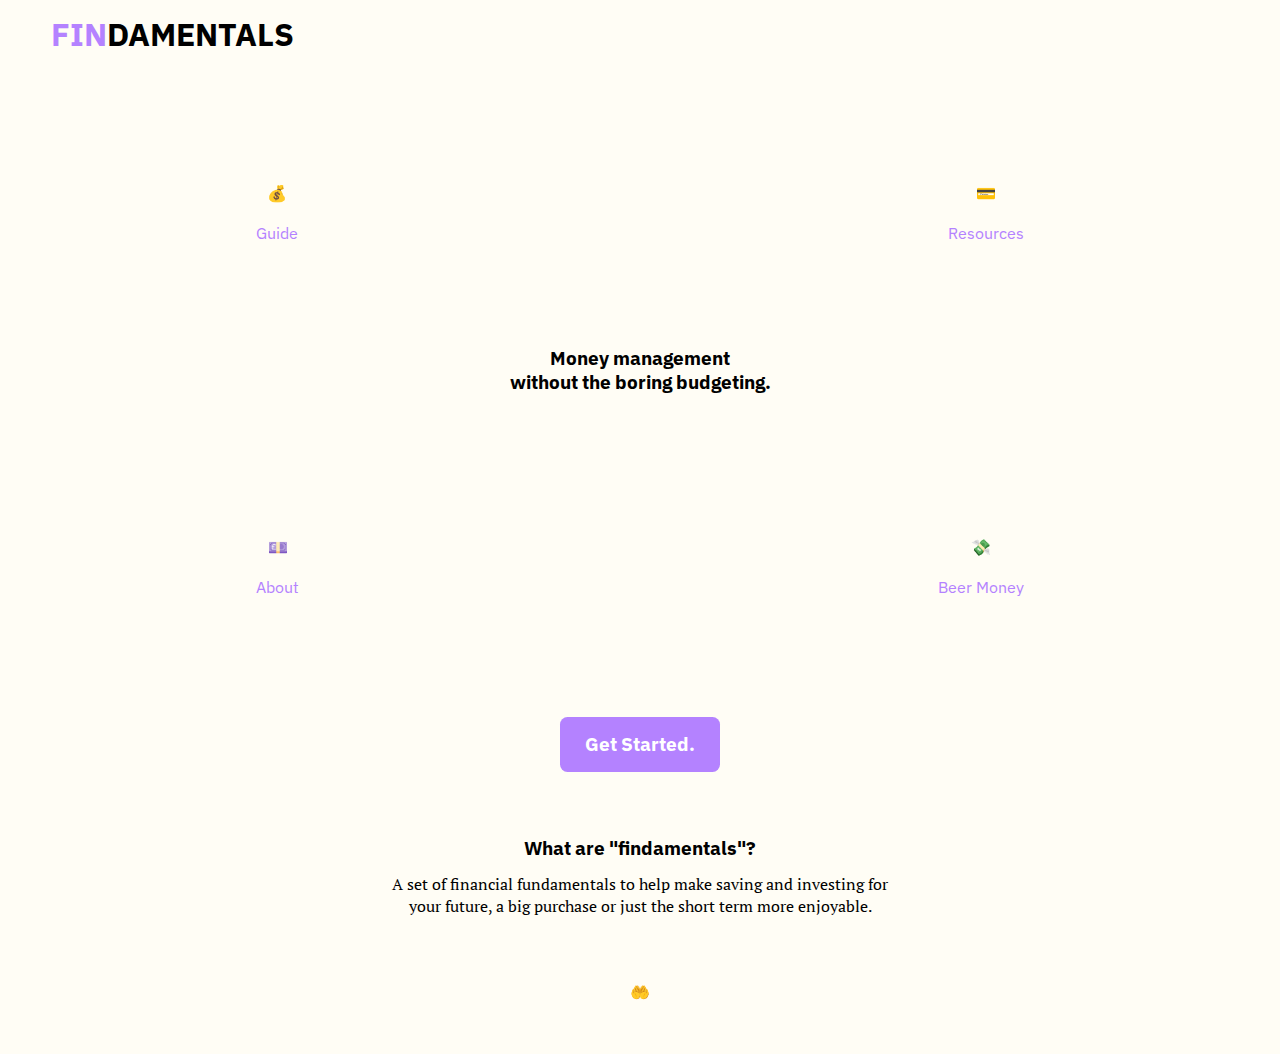
==== index.html @ 8ad278f3 "media query size change for desktop and links for desktop changed" ====
<!DOCTYPE html>
<html lang="en" dir="ltr">
  <head>
    <meta charset="utf-8">
    <title>FINdamentals</title>
    <link rel="stylesheet" href="./resources/css/style.css">
    <link href="https://fonts.googleapis.com/css2?family=IBM+Plex+Sans:wght@400;500;600;700&display=swap" rel="stylesheet">
    <link href="https://fonts.googleapis.com/css2?family=PT+Serif:ital@0;1&display=swap" rel="stylesheet">
    <link rel="stylesheet" href="https://cdnjs.cloudflare.com/ajax/libs/font-awesome/4.7.0/css/font-awesome.min.css">
  </head>
  <body>
    <header>
      <nav class="navmenu">
        <ul class="menu">
          <li><h1><span class='logopurp'>FIN</span>DAMENTALS</h1></li>
          <li class="menubuton"><a href="javascript:void(0);" onclick="showMenu()"><i class="fa fa-bars" id="index-bar"></i></a></li>
        </ul>
      </nav>
    </header>
    <div class="container">
      <div class="splash-one">
          <div class="L-desktop-link-block">
            <a class="desktop-link" href="#">
              <p class="L-emoji">💰</p>
              </br>
              <p>Guide</p>
            </a>
          </div>
          <div class="R-desktop-link-block">
            <a class="desktop-link" href="#">
              <p class="R-emoji">💳</p>
              </br>
              <p>Resources</p>
            </a>
          </div>
        </br>
        </br>
        <h3 class="main-text">Money management</br> without the boring budgeting.</h3>
        </br>
        <div class="L-desktop-link-block">
            <a class="desktop-link" href="#">
              <p class="L-emoji">💷</p>
              </br>
              <p>About</p>
            </a>
        </div>
        <div class="R-desktop-link-block">
            <a class="desktop-link" href="#">
              <p class="R-emoji">💸</p>
              </br>
              <p>Beer Money</p>
            </a>
        </div>
      </div>
      <div class="btn">
        <h3>Get Started.</h3>
      </div>
      <div class="splash-two">
        <h3>What are "findamentals"?</h3>
        <p>A set of financial fundamentals to help make saving and investing for your future, a big purchase or just the short term more enjoyable.</p>
        <p class="C-emoji">🤲</p>
      </div>
    </div>
  </body>
</html>
---- resources/css/style.css ----
*{
  margin: 0;
  padding: 0;
  border: 0;
}

body{
  background-color: #FFFDF5;
  width: 100vw;
  margin: 0, auto;
  font-size: 16px;
  font-family: 'IBM Plex Sans', sans-serif;
}

header{
  margin-left: 4%;
  margin-right: 4%;
  padding-top: 2.5%;
}

.desktop-link{
  visibility: hidden;
  display: none;
}

.menu{
  display: flex;
  align-items: center;
  justify-content: space-between;
  flex-direction: row;
  list-style: none;
}

.logopurp{
  color: #B482FF;
}

.fa-bars{
  color: #B482ff;
}
.fa.fa-bars{
  font-size: 1.5rem;
}


.L-desktop-link-block{
  float: left;
}
.R-desktop-link-block{
  float:right;
}

.main-text{
  padding: 3%;
}

.container{
  display: flex;
  align-items: center;
  justify-content: flex-start;
  flex-direction: column;
  padding-top: 7.5%;
  text-align: center;
}

.splash-one{
  text-align: center;
  padding-top: 25%;
}

.btn{
  background-color: #B482ff;
  color: #FFF;
  width: 160px;
  border-radius: 7.5px;
  text-align: center;
  height: 40px;
  padding-top: 15px;
  margin-top: 15%;
}
.btn:hover{
  cursor: pointer;
  box-shadow:inset 0 -0.7em 0 -0.4em rgba(0,0,0,0.17);
  color:#FFFDF5;
}

.splash-two{
  text-align: center;
  width: 60%;
  padding-top: 25%;
}
.splash-two p{
  font-family: 'PT Serif', serif;
  font-size: 16px;
  padding-top: 5%;
  padding-bottom: 20%;
}

@media (min-width: 320px) {
  header{
    padding-top: 1%;
  }
  .desktop-link{
    display: inline-block;
    visibility: visible;
  }
  .container{
    padding-top: 5%;
    text-align: center;
  }
  .splash-one{
    padding-top: 5%;
    width: 60%;
    text-align: center;
  }
  .btn{
    margin-top: 120px;
  }
  .splash-two{
    padding-top: 5%;
    width: 40%;
  }
  .splash-two p{
    padding-top: 2.5%;
    padding-bottom: 10%;
  }
  li i{
    visibility: hidden;
    display: none;
  }
  .main-text{
    margin: 100px;
  }
  a{
    text-decoration: none;
    color: #B482FF;
  }
  a:hover{
    font-weight: bold;
  }
}
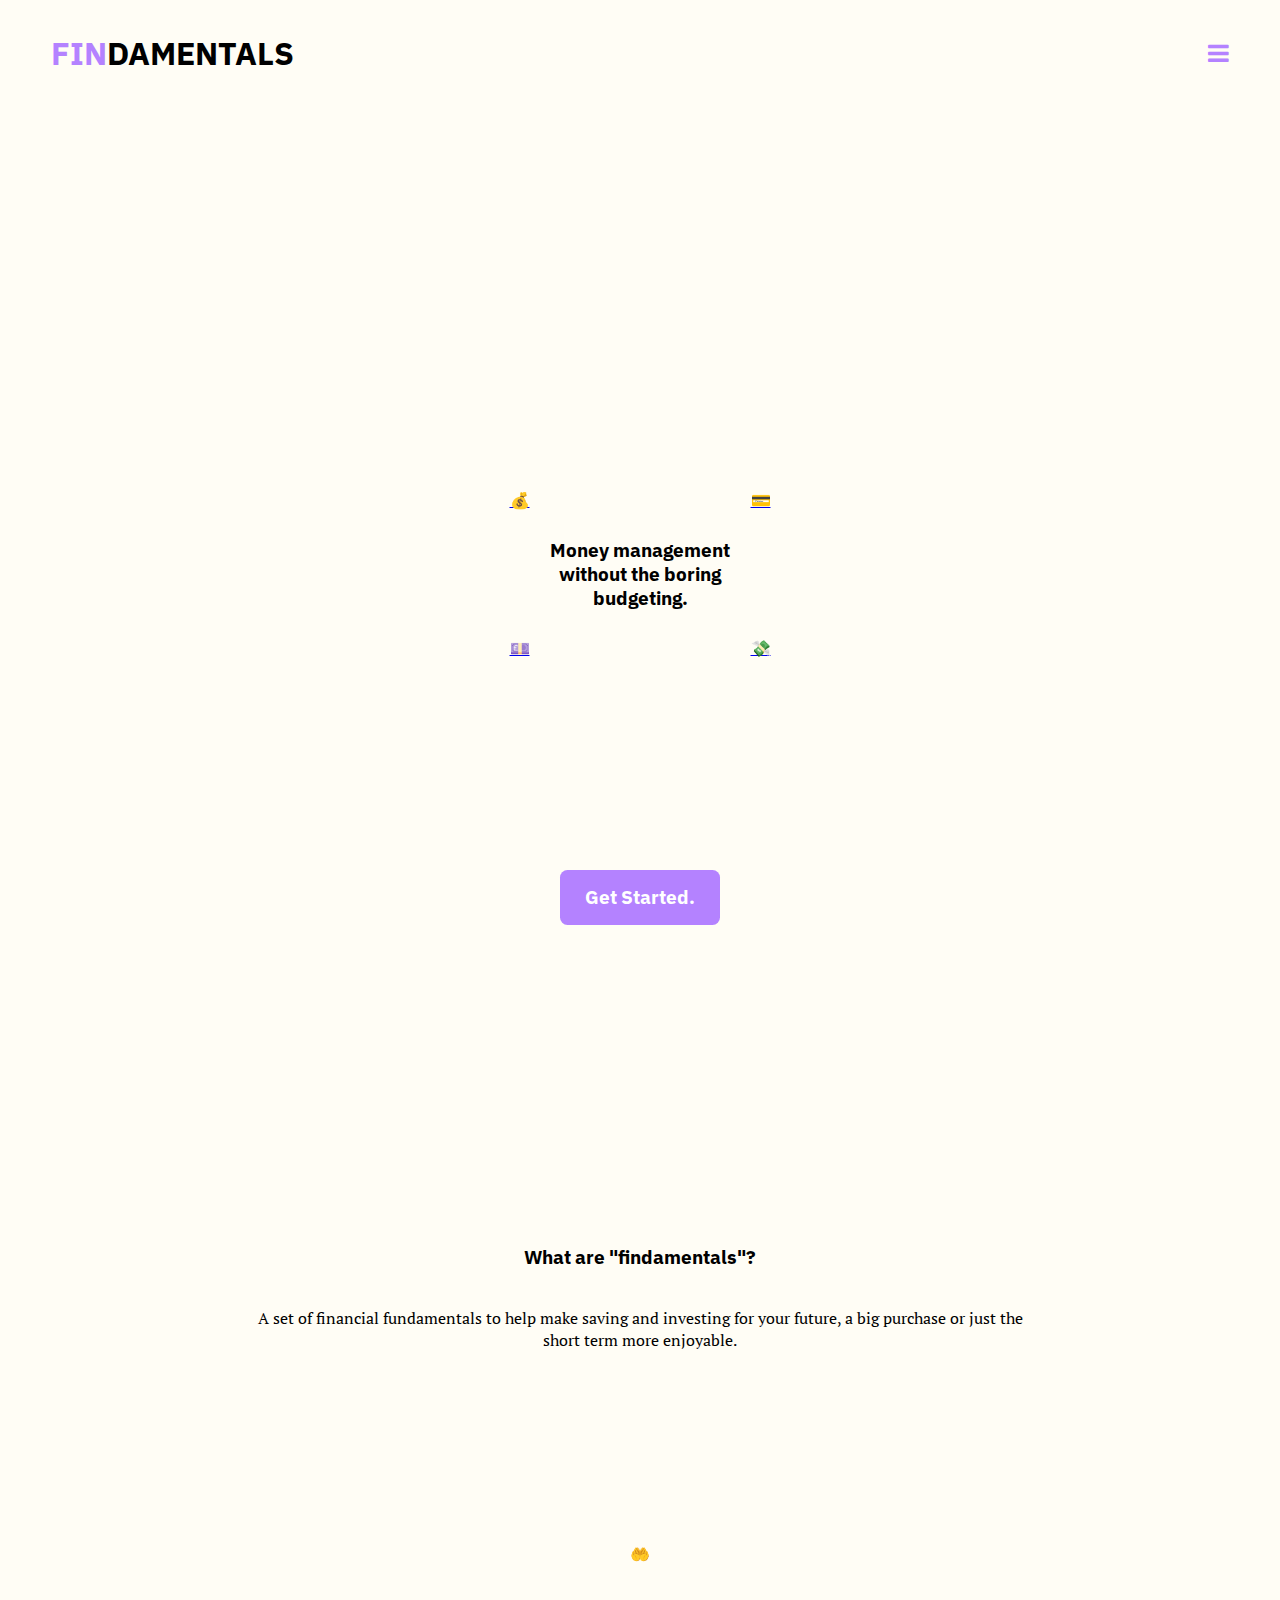
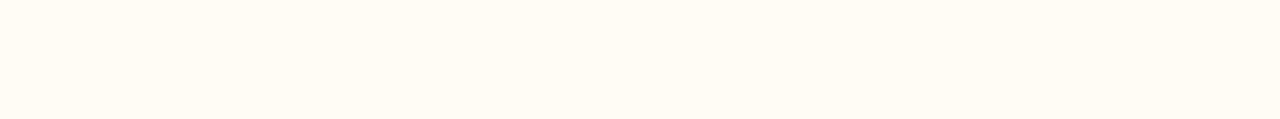
==== commit daca09c1: "fixed emojis hiding in mobile" ====
--- a/index.html
+++ b/index.html
@@ -20,17 +20,17 @@
     <div class="container">
       <div class="splash-one">
           <div class="L-desktop-link-block">
-            <a class="desktop-link" href="#">
+            <a href="#">
               <p class="L-emoji">💰</p>
               </br>
-              <p>Guide</p>
+              <p class="desktop-link">Guide</p>
             </a>
           </div>
           <div class="R-desktop-link-block">
-            <a class="desktop-link" href="#">
+            <a href="#">
               <p class="R-emoji">💳</p>
               </br>
-              <p>Resources</p>
+              <p class="desktop-link">Resources</p>
             </a>
           </div>
         </br>
@@ -38,17 +38,17 @@
         <h3 class="main-text">Money management</br> without the boring budgeting.</h3>
         </br>
         <div class="L-desktop-link-block">
-            <a class="desktop-link" href="#">
+            <a href="#">
               <p class="L-emoji">💷</p>
               </br>
-              <p>About</p>
+              <p class="desktop-link">About</p>
             </a>
         </div>
         <div class="R-desktop-link-block">
-            <a class="desktop-link" href="#">
+            <a href="#">
               <p class="R-emoji">💸</p>
               </br>
-              <p>Beer Money</p>
+              <p class="desktop-link">Beer Money</p>
             </a>
         </div>
       </div>
--- a/resources/css/style.css
+++ b/resources/css/style.css
@@ -95,8 +95,13 @@
   padding-top: 5%;
   padding-bottom: 20%;
 }
+<<<<<<< HEAD
+/*just work*/
+@media (min-width: 768px) {
+=======
 
-@media (min-width: 320px) {
+@media (min-width: 460px) {
+>>>>>>> e0d7357ee38b2f98b1075bb3c7b146929c717a63
   header{
     padding-top: 1%;
   }
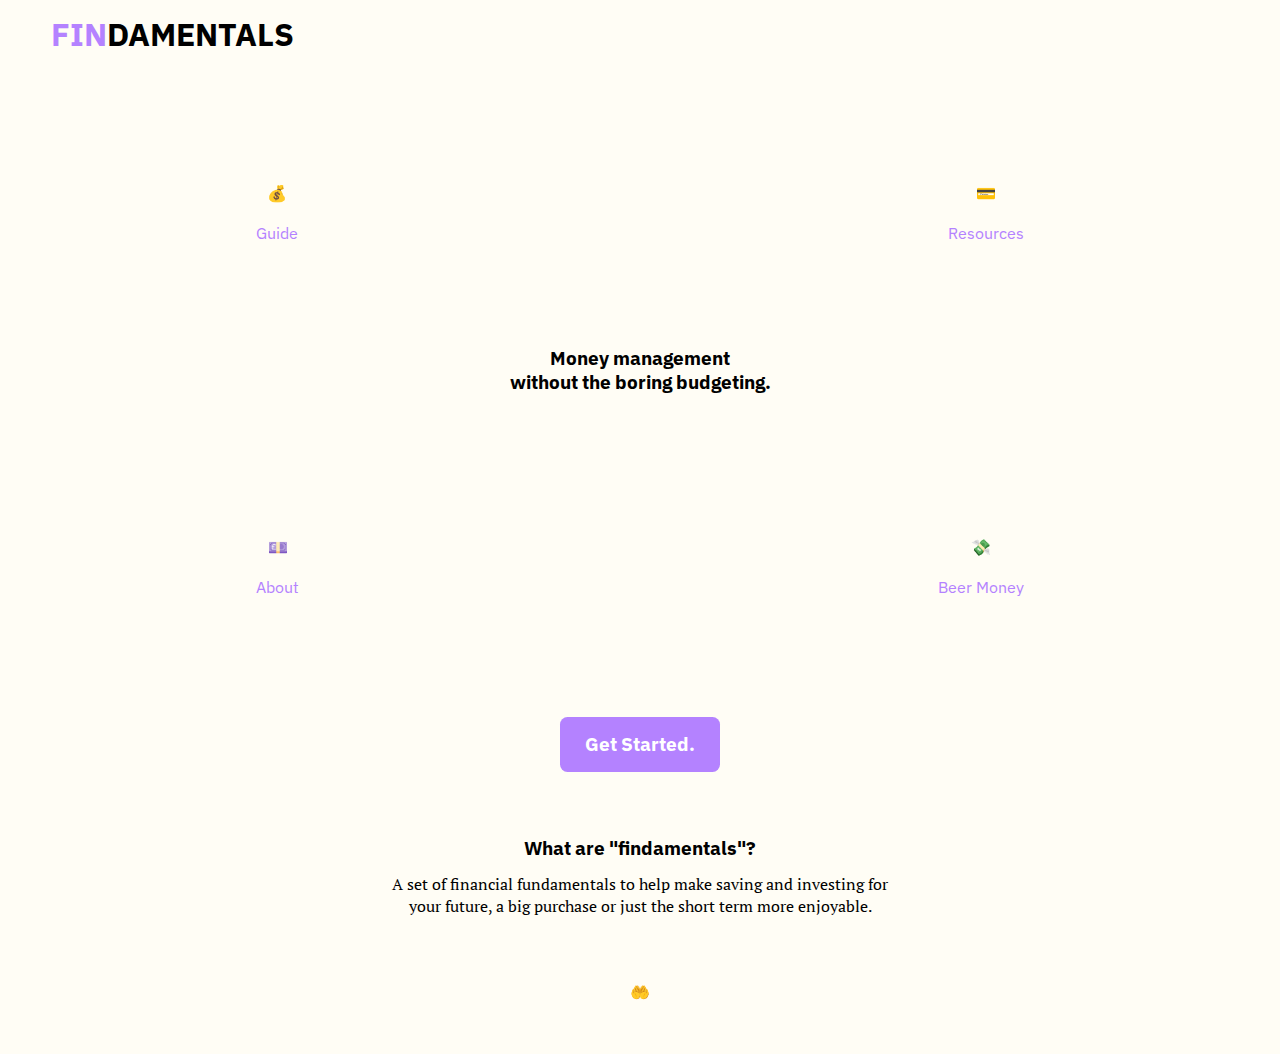
==== commit c74a7d00: "viewport metadata" ====
--- a/index.html
+++ b/index.html
@@ -1,7 +1,8 @@
 <!DOCTYPE html>
 <html lang="en" dir="ltr">
   <head>
-    <meta charset="utf-8">
+    <meta charset="utf-8" name="viewport" content="width=device-width, initial-scale=1, maxiumum-scale=1">
+
     <title>FINdamentals</title>
     <link rel="stylesheet" href="./resources/css/style.css">
     <link href="https://fonts.googleapis.com/css2?family=IBM+Plex+Sans:wght@400;500;600;700&display=swap" rel="stylesheet">
--- a/resources/css/style.css
+++ b/resources/css/style.css
@@ -95,13 +95,8 @@
   padding-top: 5%;
   padding-bottom: 20%;
 }
-<<<<<<< HEAD
 /*just work*/
-@media (min-width: 768px) {
-=======
-
-@media (min-width: 460px) {
->>>>>>> e0d7357ee38b2f98b1075bb3c7b146929c717a63
+@media (min-width: 783px) and (-webkit-min-device-pixel-ratio: 1)  {
   header{
     padding-top: 1%;
   }
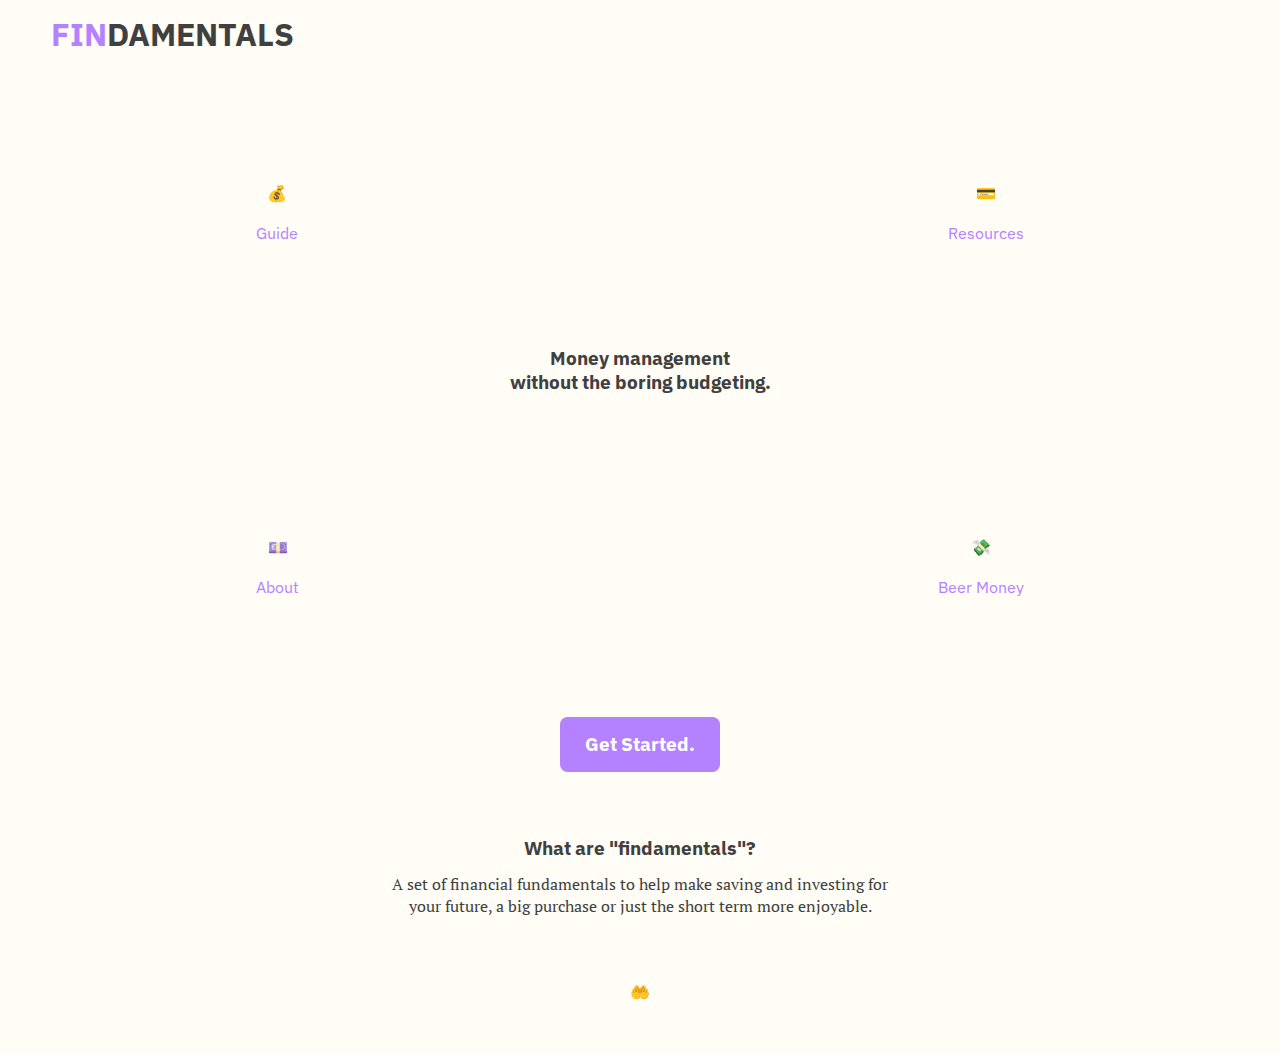
==== commit 8544bfdb: "basic mobile version of the first content topic on 'get started' page" ====
--- a/index.html
+++ b/index.html
@@ -54,7 +54,7 @@
         </div>
       </div>
       <div class="btn">
-        <h3>Get Started.</h3>
+        <a href="findamentals.html"><h3>Get Started.</h3></a>
       </div>
       <div class="splash-two">
         <h3>What are "findamentals"?</h3>
--- a/resources/css/style.css
+++ b/resources/css/style.css
@@ -4,12 +4,17 @@
   border: 0;
 }
 
+html, body {
+    overflow-x: hidden;
+}
 body{
   background-color: #FFFDF5;
   width: 100vw;
   margin: 0, auto;
   font-size: 16px;
   font-family: 'IBM Plex Sans', sans-serif;
+  color: #404040;
+
 }
 
 header{
@@ -21,6 +26,13 @@
 .desktop-link{
   visibility: hidden;
   display: none;
+}
+
+a{
+  text-decoration: none;
+}
+.btn a{
+  color:#FFF;
 }
 
 .menu{
@@ -61,6 +73,7 @@
   flex-direction: column;
   padding-top: 7.5%;
   text-align: center;
+  width: 100vw;
 }
 
 .splash-one{
@@ -95,7 +108,103 @@
   padding-top: 5%;
   padding-bottom: 20%;
 }
-/*just work*/
+
+.finh3{
+  color: #B482FF;
+  padding-bottom: 5%;
+  padding-top: 5%;
+}
+
+.intro{
+  font-family: 'PT Serif', serif;
+  font-size: 16px;
+  padding-top: 5%;
+  width: 60%;
+}
+
+ol{
+  list-style: none;
+  counter-reset: li;
+  text-align: left;
+  padding-top: 15%;
+}
+ol li{
+  counter-increment: li;
+  font-size: 18px;
+  font-weight: bold;
+  padding-top: 10%;
+}
+ol li::before{
+  content: counter(li);
+  color: #B482FF;
+  text-align: left;
+  padding-right: 0.25rem;
+  vertical-align: super;
+  font-size: 10px;
+  font-family: 'Open Sans', sans-serif;
+  font-weight: bold;
+}
+
+.content-list a{
+  text-decoration: none;
+  color: #404040;
+}
+.content-list a:hover{
+  color: #B482FF;
+}
+.topic sup{
+  font-size: 12px;
+  color: #b482ff;
+}
+.topic{
+  width: 80%;
+  margin: 0 auto;
+  margin-top: 10rem;
+}
+.topic a{
+  text-decoration: none;
+  color: #B482ff;
+}
+.topic a:hover{
+  text-decoration: none;
+  color: #a067f6;
+}
+.topic-desc{
+  color: #b482ff;
+  width: 75%;
+  margin: 0 auto;
+  padding-top: 0.5rem;
+}
+.topic-content{
+  padding-top: 1.5rem;
+  margin: 0 auto;
+  font-family: 'PT Serif', serif;
+  text-align: left;
+}
+.topic-content .hl{
+  color: #b482ff;
+  font-weight: bold;
+
+}
+.topic-content h3{
+  font-family: 'Open Sans', sans-serif;
+  padding-top: 1.5rem;
+  margin: 0 auto;
+}
+.topic-content p{
+  padding-top: 1.5rem;
+}
+.subhead{
+  color: #B482FF;
+  font-family: 'PT Serif', serif;
+  font-size: 16px;
+}
+
+.term{
+  color: #B482FF;
+  font-family: 'Open Sans', sans-serif;
+  font-weight: bold;
+}
 @media (min-width: 783px) and (-webkit-min-device-pixel-ratio: 1)  {
   header{
     padding-top: 1%;
@@ -137,5 +246,7 @@
   }
   a:hover{
     font-weight: bold;
-  }
-}
+    text-decoration: none;
+  }
+
+}
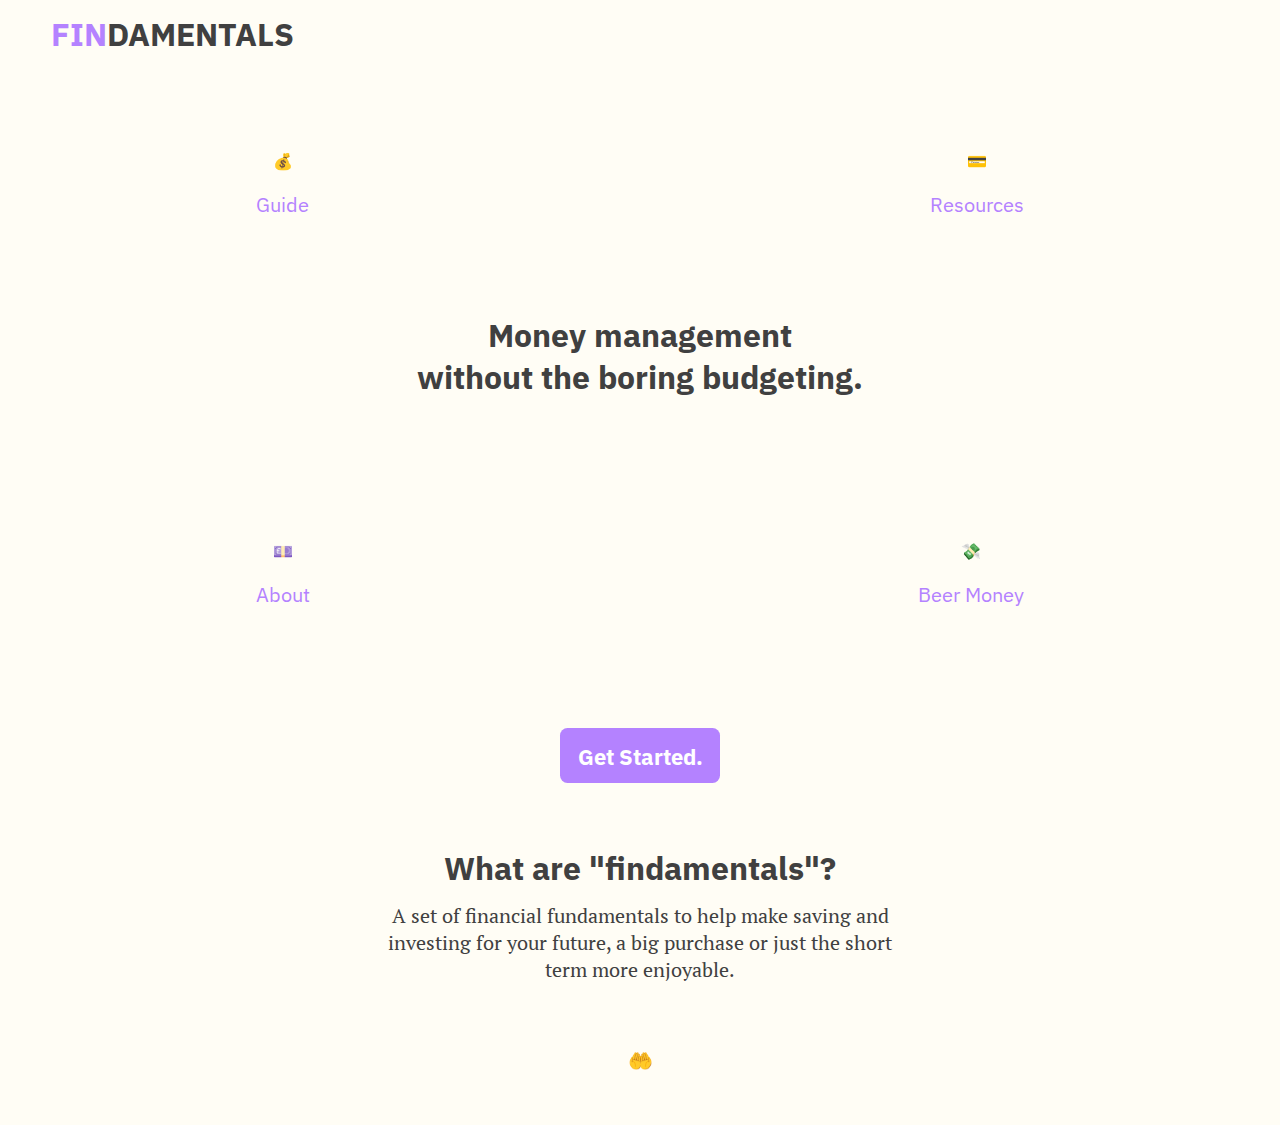
==== commit b17a0c16: "+ tiny js hamburger menu and changed desktop font size on info page" ====
--- a/index.html
+++ b/index.html
@@ -12,9 +12,15 @@
   <body>
     <header>
       <nav class="navmenu">
+        <h1><span class='logopurp'>FIN</span>DAMENTALS</h1>
         <ul class="menu">
-          <li><h1><span class='logopurp'>FIN</span>DAMENTALS</h1></li>
-          <li class="menubuton"><a href="javascript:void(0);" onclick="showMenu()"><i class="fa fa-bars" id="index-bar"></i></a></li>
+          <div id="linkList" class="menu-links">
+          <li class="item"><a class="menuItem" href="findamentals.html" id="guide">Guide</a></li>
+          <li class="item"><a class="menuItem" href="resources.html" id="resources" >Resources</a></li>
+          <li class="item"><a class="menuItem" href="about.html" id="about">About</a></li>
+          <li class="item"><a class="menuItem" href="beermoney.html" id="beermoney">Beer Money</a></li>
+          </div>
+          <a href="javascript:void(0);" onclick="showMenu()"><i class="fa fa-bars" id="index-bar"></i></a>
         </ul>
       </nav>
     </header>
@@ -62,5 +68,6 @@
         <p class="C-emoji">🤲</p>
       </div>
     </div>
+    <script src="./resources/js/menu.js"></script>
   </body>
 </html>
--- a/resources/css/style.css
+++ b/resources/css/style.css
@@ -27,7 +27,9 @@
   visibility: hidden;
   display: none;
 }
-
+li a{
+  color: #404040;
+}
 a{
   text-decoration: none;
 }
@@ -35,7 +37,7 @@
   color:#FFF;
 }
 
-.menu{
+nav{
   display: flex;
   align-items: center;
   justify-content: space-between;
@@ -43,12 +45,45 @@
   list-style: none;
 }
 
+.menu-links{
+  position: absolute;
+  top: 0;
+  left: 0;
+  width: 100vw;
+  height: 100vh;
+  overflow: hidden;
+  transform: translateY(-100%);
+  transition: transform 0.2s ease;
+  background-color: #FFFDF5;
+  text-align: center;
+}
+
+.menu-links a{
+  color: #404040;
+  font-size: 2.5rem;
+  font-weight: bold;
+  font-family: 'Open Sans', sans-serif;
+}
+.menu-links a:hover{
+  color: #B482FF;
+}
+
+.menu-links li{
+  padding-top: 20%;
+}
+
+.menuOn{
+  transform: translateY(0);
+}
+
 .logopurp{
   color: #B482FF;
 }
 
 .fa-bars{
   color: #B482ff;
+  position: relative;
+  z-index: 1000;
 }
 .fa.fa-bars{
   font-size: 1.5rem;
@@ -209,16 +244,23 @@
   header{
     padding-top: 1%;
   }
+  .splash-one h3{
+    font-size: 2rem;
+  }
+  .splash-two h3{
+    font-size: 2rem;
+  }
   .desktop-link{
     display: inline-block;
     visibility: visible;
+    font-size: 1.25rem;
   }
   .container{
     padding-top: 5%;
     text-align: center;
   }
   .splash-one{
-    padding-top: 5%;
+    padding-top: 2em;
     width: 60%;
     text-align: center;
   }
@@ -232,13 +274,17 @@
   .splash-two p{
     padding-top: 2.5%;
     padding-bottom: 10%;
-  }
-  li i{
+    font-size: 1.25rem;
+  }
+  a i{
     visibility: hidden;
     display: none;
   }
   .main-text{
     margin: 100px;
+  }
+  li a{
+    color: #404040;
   }
   a{
     text-decoration: none;
@@ -248,5 +294,23 @@
     font-weight: bold;
     text-decoration: none;
   }
-
-}
+  .findamentals{
+    font-size: 1.25rem;
+  }
+  .finh3{
+    font-size: 2.5rem;
+  }
+  h3{
+    font-size: 1.75rem;
+  }
+  .content-list ol li{
+    font-size: 1.5rem;
+  }
+  .intro{
+    font-size: 1.25rem;
+  }
+  .btn h3{
+    font-size: 1.35rem;
+  }
+
+}
